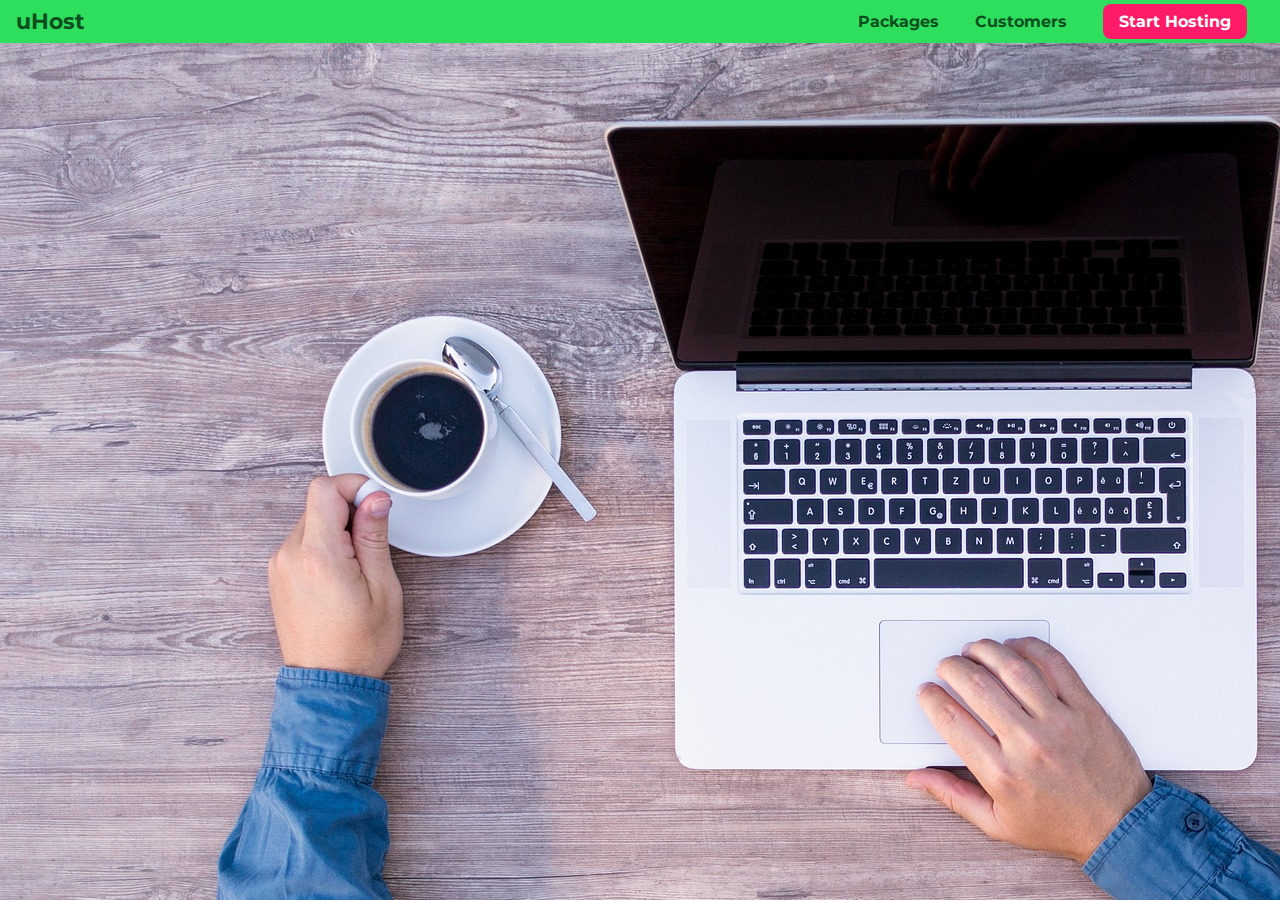
==== 05-understading-z-index/packages/index.html @ 034506b2 "05-understading-z-index init" ====
<!DOCTYPE html>
<html lang="en">

<head>
    <meta charset="UTF-8">
    <meta http-equiv="X-UA-Compatible" content="ie=edge">
    <title>uHost</title>
    <link rel="shortcut icon" href="favicon.png">
    <link href="https://fonts.googleapis.com/css?family=Anton" rel="stylesheet">
    <link href="https://fonts.googleapis.com/css?family=Montserrat:400,700" rel="stylesheet">
    <link rel="stylesheet" href="../layout.css">
    <link rel="stylesheet" href="./packages.css">
</head>

<body>
    <div class="background"></div>
    <header class="main-header">
        <div>
            <a href="index.html" class="main-header__brand">
                uHost
            </a>
        </div>
        <nav class="main-nav">
            <ul class="main-nav__items">
                <li class="main-nav__item">
                    <a href="./packages/index.html">Packages</a>
                </li>
                <li class="main-nav__item">
                    <a href="customers/index.html">Customers</a>
                </li>
                <li class="main-nav__item main-nav__item--cta">
                    <a href="start-hosting/index.html">Start Hosting</a>
                </li>
            </ul>
        </nav>
    </header>
    <main>
        <section class="package package--plus">
            <a href="#">
                <h1 class="package__title">Our PLUS Plan</h1>
                <h2 class="package__subtitle">The most popular choice of our customers.</h2>
                <p class="package__info">Benefit from increased storage and faster support to ensure that your mission-critical data and applications
                    are always available!</p>
            </a>
        </section>
        <section class="package package--free">
            <a href="#">
                <h1 class="package__title">Our FREE Plan</h1>
                <h2 class="package__subtitle">An extremely solid start into our hosting world.</h2>
                <p class="package__info">Get started immediately at zero cost!</p>
            </a>
        </section>
        <div class="fix--free"></div>
        <section class="package package--premium">
            <a href="#">
                <h1 class="package__title">Our PREMIUM Plan</h1>
                <h2 class="package__subtitle">All your enterprise needs. Instant support, guaranteed uptime. </h2>
                <p class="package__info">The best solution for small to large enterprises. Because hosting shouldn't be in the way!</p>
            </a>
        </section>
    </main>
    <footer class="main-footer">
        <nav>
            <ul class="main-footer__links">
                <li class="main-footer__link">
                    <a href="#">Support</a>
                </li>
                <li class="main-footer__link">
                    <a href="#">Terms of Use</a>
                </li>
            </ul>
        </nav>
    </footer>
</body>

</html>
---- 05-understading-z-index/layout.css ----
* {
    box-sizing: border-box;
    outline: none;
    margin: 0;
    padding: 0;
}

body {
    font-family: 'Montserrat', sans-serif;
    margin: 0;
}

/* ========================================= */

.main-header {
    width: 100%;
    position: fixed;
    top: 0;
    left: 0;
    background: #2ddf5c;
    padding: 8px 16px;
}

.main-header > div {
    display: inline-block;
    vertical-align: middle;
}

.main-header__brand {
    color: #0e4f1f;
    text-decoration: none;
    font-weight: bold;
    font-size: 22px;
}

.main-nav {
    display: inline-block;
    text-align: right;
    width: calc(100% - 74px);
    vertical-align: middle;
}

.main-nav__items {
    margin: 0;
    padding: 0;
    list-style: none;
}

.main-nav__item {
    display: inline-block;
    margin: 0 16px;
}

.main-nav__item a {
    text-decoration: none;
    color: #0e4f1f;
    font-weight: bold;
    padding: 3px 0;
}

.main-nav__item a:hover,
.main-nav__item a:active {
    color: white;
    border-bottom: 5px solid white;
}

.main-nav__item--cta a {
    color: white;
    background: #ff1b68;
    padding: 8px 16px;
    border-radius: 8px;
}

.main-nav__item--cta a:hover,
.main-nav__item--cta a:active {
    color: #ff1b68;
    background: white;
    border: none;
}

/* ========== footer =========== */

.main-footer {
    background-color: #000;
    padding: 32px;
    margin-top: 48px;
}

.main-footer__links {
    list-style: none;
    margin: 0;
    padding: 0;
    text-align: center;
}

.main-footer__link {
    display: inline-block;
    margin: 0 16px;
}

.main-footer__link a {
    color: white;
    text-decoration: none;
}

.main-footer__link a:is(:hover, :active) {
    color: #ccc;
}
---- 05-understading-z-index/packages/packages.css ----
.background {
    background: url('../images/plans-background.jpg');
    position: fixed;
    top: 0;
    left:0;
    height: 100%;
    width: 100%;
}

main {
    padding-top: 32px;
}

.package {
    width: 80%;
    margin: 16px 0;
    border: 4px solid #0e4f1f;
    border-left: none;
}

.package:is(:hover, :active) {
    box-shadow: 2px 2px 4px rgba(0, 0, 0, 0.5);
    border-color: #ff5454;
}

.package a {
    text-decoration: none;
    color: inherit;
    display: block;
    padding: 32px;
}

.package__subtitle {
    color: #979797;
}

.package__info {
    background: #fff;
    padding: 16px;
    border: 1px solid #0e4f1f;
    font-size: 20px;
    color: #0e4f1f;
}

.package--plus {
    background: rgba(213, 245, 220, 0.95);
}

.package--free {
    background: rgba(234, 252, 237, 0.95);
    float: right;
    border-left: 4px solid #0e4f1f;
    border-right: none;
    text-align: right;
}

.fix--free {
    clear: right;
}

.package--premium {
    background: rgba(14, 79, 31, 0.95);
}

.package--premium .package__title {
    color: #fff;
}

.package--premium .package__subtitle {
    color: #bbb;
}
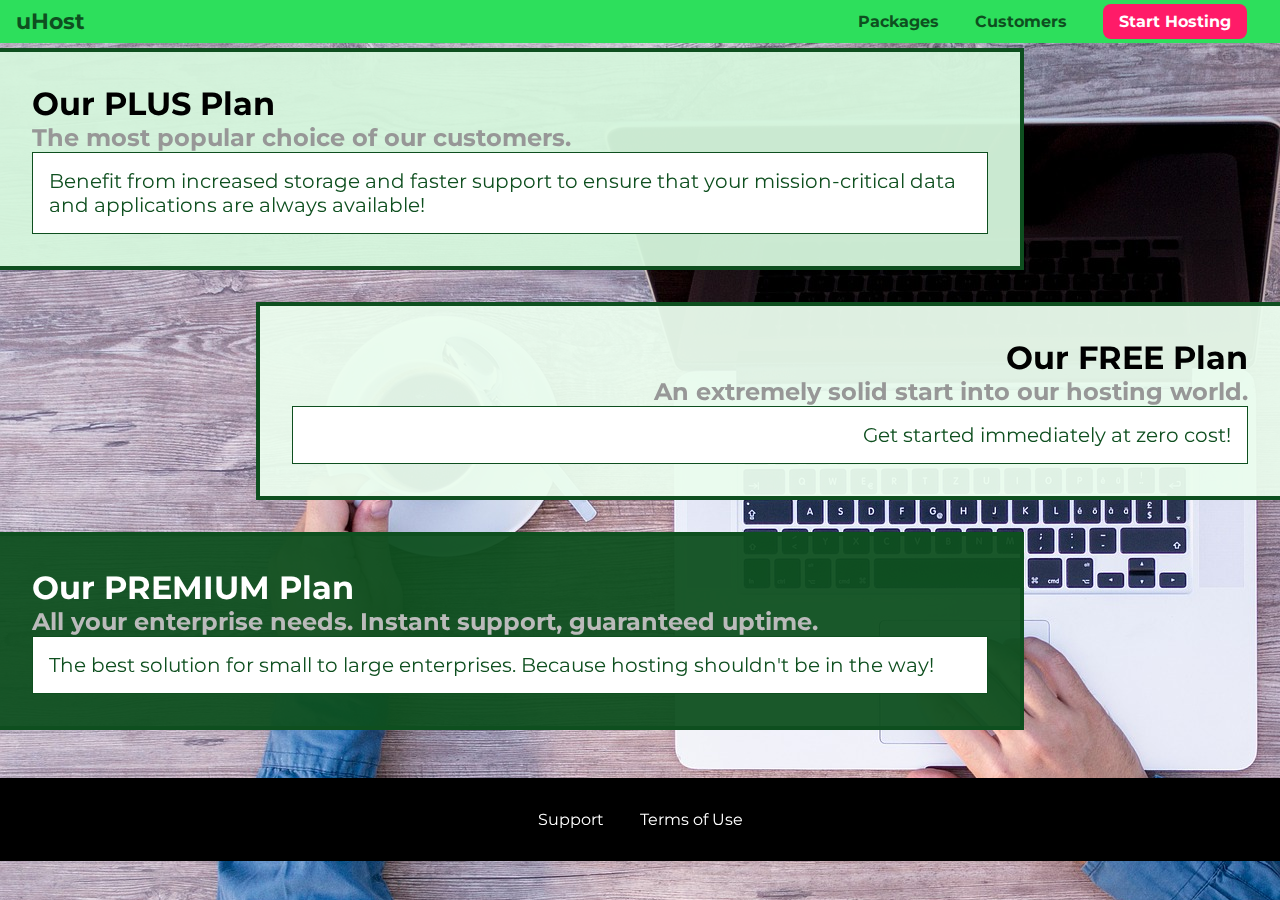
==== commit 66559999: "05-understading-z-index readme.md" ====
--- a/05-understading-z-index/packages/index.html
+++ b/05-understading-z-index/packages/index.html
@@ -16,7 +16,7 @@
     <div class="background"></div>
     <header class="main-header">
         <div>
-            <a href="index.html" class="main-header__brand">
+            <a href="../index.html" class="main-header__brand">
                 uHost
             </a>
         </div>
--- a/05-understading-z-index/packages/packages.css
+++ b/05-understading-z-index/packages/packages.css
@@ -5,6 +5,7 @@
     left:0;
     height: 100%;
     width: 100%;
+    z-index: -1;
 }
 
 main {
